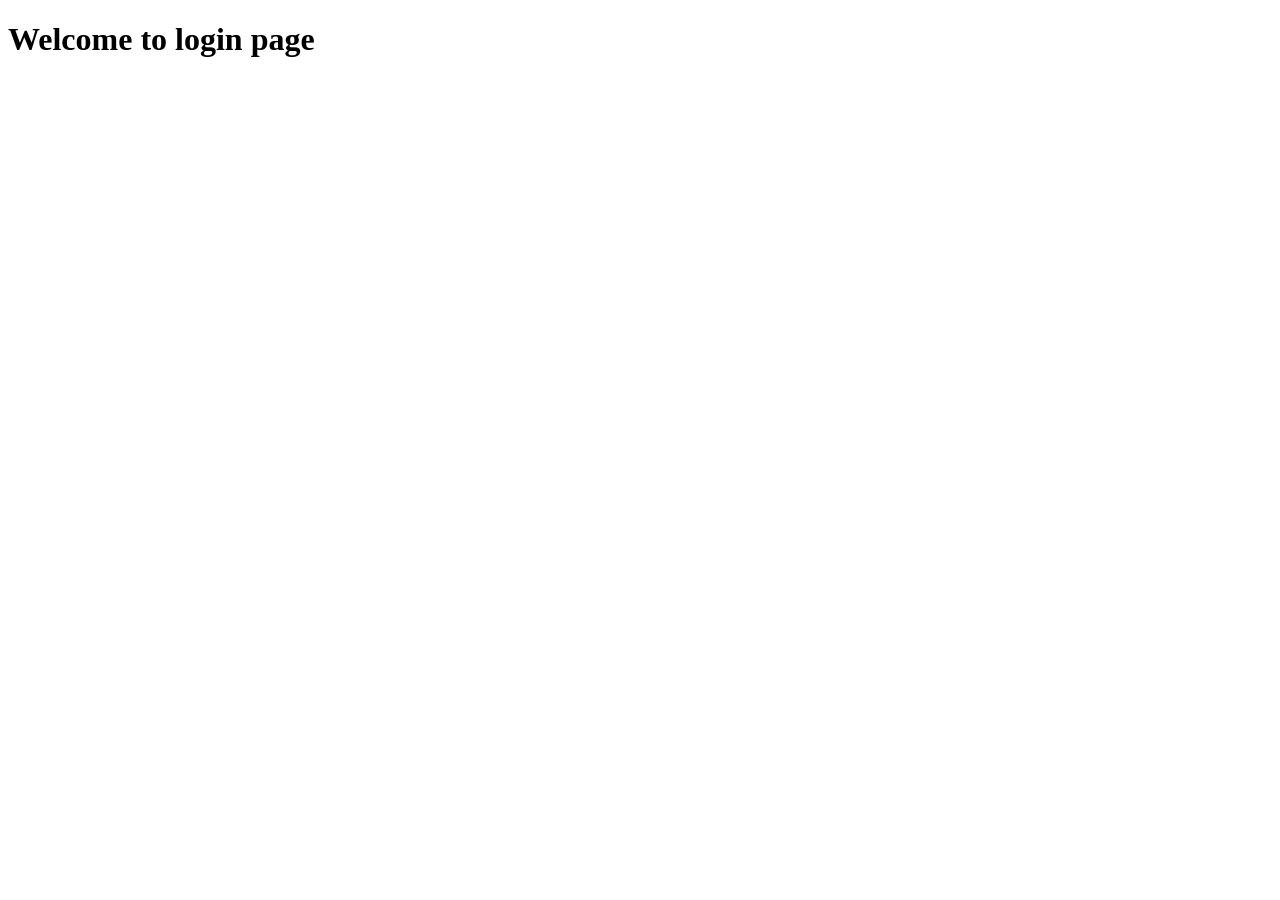
==== login.html @ e9b2082f "added login file" ====
<!DOCTYPE html>
<html lang="en">
<head>
    <meta charset="UTF-8">
    <meta name="viewport" content="width=device-width, initial-scale=1.0">
    <title>this is login file</title>
</head>
<body>
    
  <h1>Welcome to login page </h1>

</body>
</html>
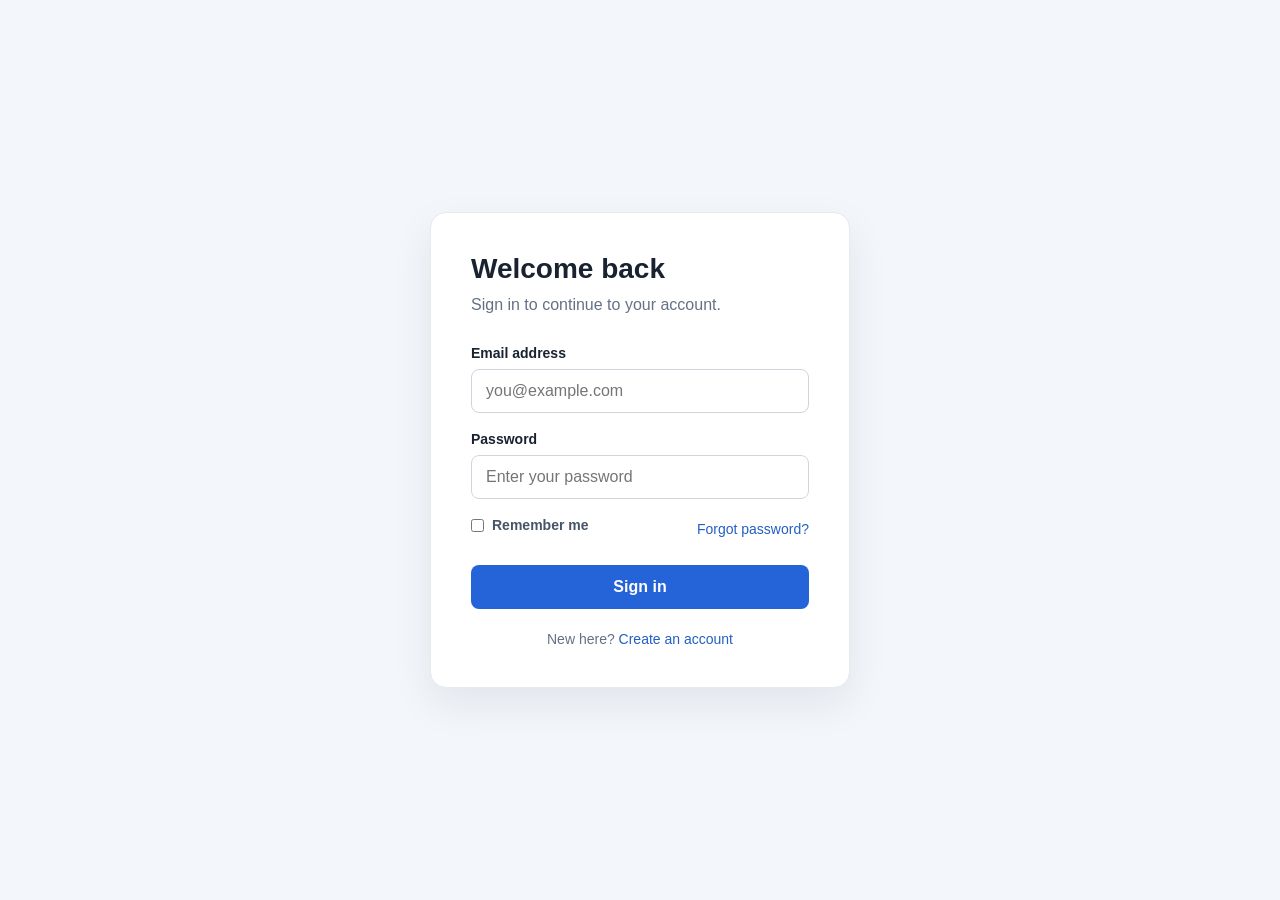
==== commit a15d0323: "just login.html pages modified" ====
--- a/login.html
+++ b/login.html
@@ -1,13 +1,82 @@
 <!DOCTYPE html>
 <html lang="en">
 <head>
-    <meta charset="UTF-8">
-    <meta name="viewport" content="width=device-width, initial-scale=1.0">
-    <title>this is login file</title>
+  <meta charset="UTF-8">
+  <meta name="viewport" content="width=device-width, initial-scale=1.0">
+  <title>Sign in</title>
+  <style>
+    * { box-sizing: border-box; }
+    body {
+      min-height: 100vh;
+      margin: 0;
+      display: grid;
+      place-items: center;
+      padding: 24px;
+      background: #f3f6fb;
+      color: #182230;
+      font-family: Arial, sans-serif;
+    }
+    .login-card {
+      width: min(100%, 420px);
+      padding: 40px;
+      background: #fff;
+      border: 1px solid #e5eaf1;
+      border-radius: 16px;
+      box-shadow: 0 16px 40px rgba(24, 34, 48, .08);
+    }
+    h1 { margin: 0 0 8px; font-size: 28px; }
+    .subtitle { margin: 0 0 28px; color: #667085; line-height: 1.5; }
+    .field { margin-bottom: 18px; }
+    label { display: block; margin-bottom: 8px; font-size: 14px; font-weight: 600; }
+    input {
+      width: 100%;
+      padding: 12px 14px;
+      border: 1px solid #d0d5dd;
+      border-radius: 8px;
+      font: inherit;
+    }
+    input:focus { outline: 3px solid #dbeafe; border-color: #3977e8; }
+    .form-options { display: flex; justify-content: space-between; align-items: center; gap: 12px; margin: 4px 0 24px; font-size: 14px; }
+    .remember { display: flex; align-items: center; gap: 8px; color: #475467; }
+    .remember input { width: auto; margin: 0; }
+    a { color: #245fc5; text-decoration: none; }
+    a:hover { text-decoration: underline; }
+    button {
+      width: 100%;
+      padding: 13px;
+      border: 0;
+      border-radius: 8px;
+      background: #2563d9;
+      color: #fff;
+      font: inherit;
+      font-weight: 600;
+      cursor: pointer;
+    }
+    button:hover { background: #1e50b3; }
+    .signup { margin: 22px 0 0; color: #667085; text-align: center; font-size: 14px; }
+    @media (max-width: 480px) { .login-card { padding: 28px 22px; } }
+  </style>
 </head>
 <body>
-    
-  <h1>Welcome to login page </h1>
-
+  <main class="login-card">
+    <h1>Welcome back</h1>
+    <p class="subtitle">Sign in to continue to your account.</p>
+    <form action="#" method="post">
+      <div class="field">
+        <label for="email">Email address</label>
+        <input id="email" name="email" type="email" placeholder="you@example.com" autocomplete="email" required>
+      </div>
+      <div class="field">
+        <label for="password">Password</label>
+        <input id="password" name="password" type="password" placeholder="Enter your password" autocomplete="current-password" required>
+      </div>
+      <div class="form-options">
+        <label class="remember"><input type="checkbox" name="remember"> Remember me</label>
+        <a href="#">Forgot password?</a>
+      </div>
+      <button type="submit">Sign in</button>
+    </form>
+    <p class="signup">New here? <a href="#">Create an account</a></p>
+  </main>
 </body>
 </html>
